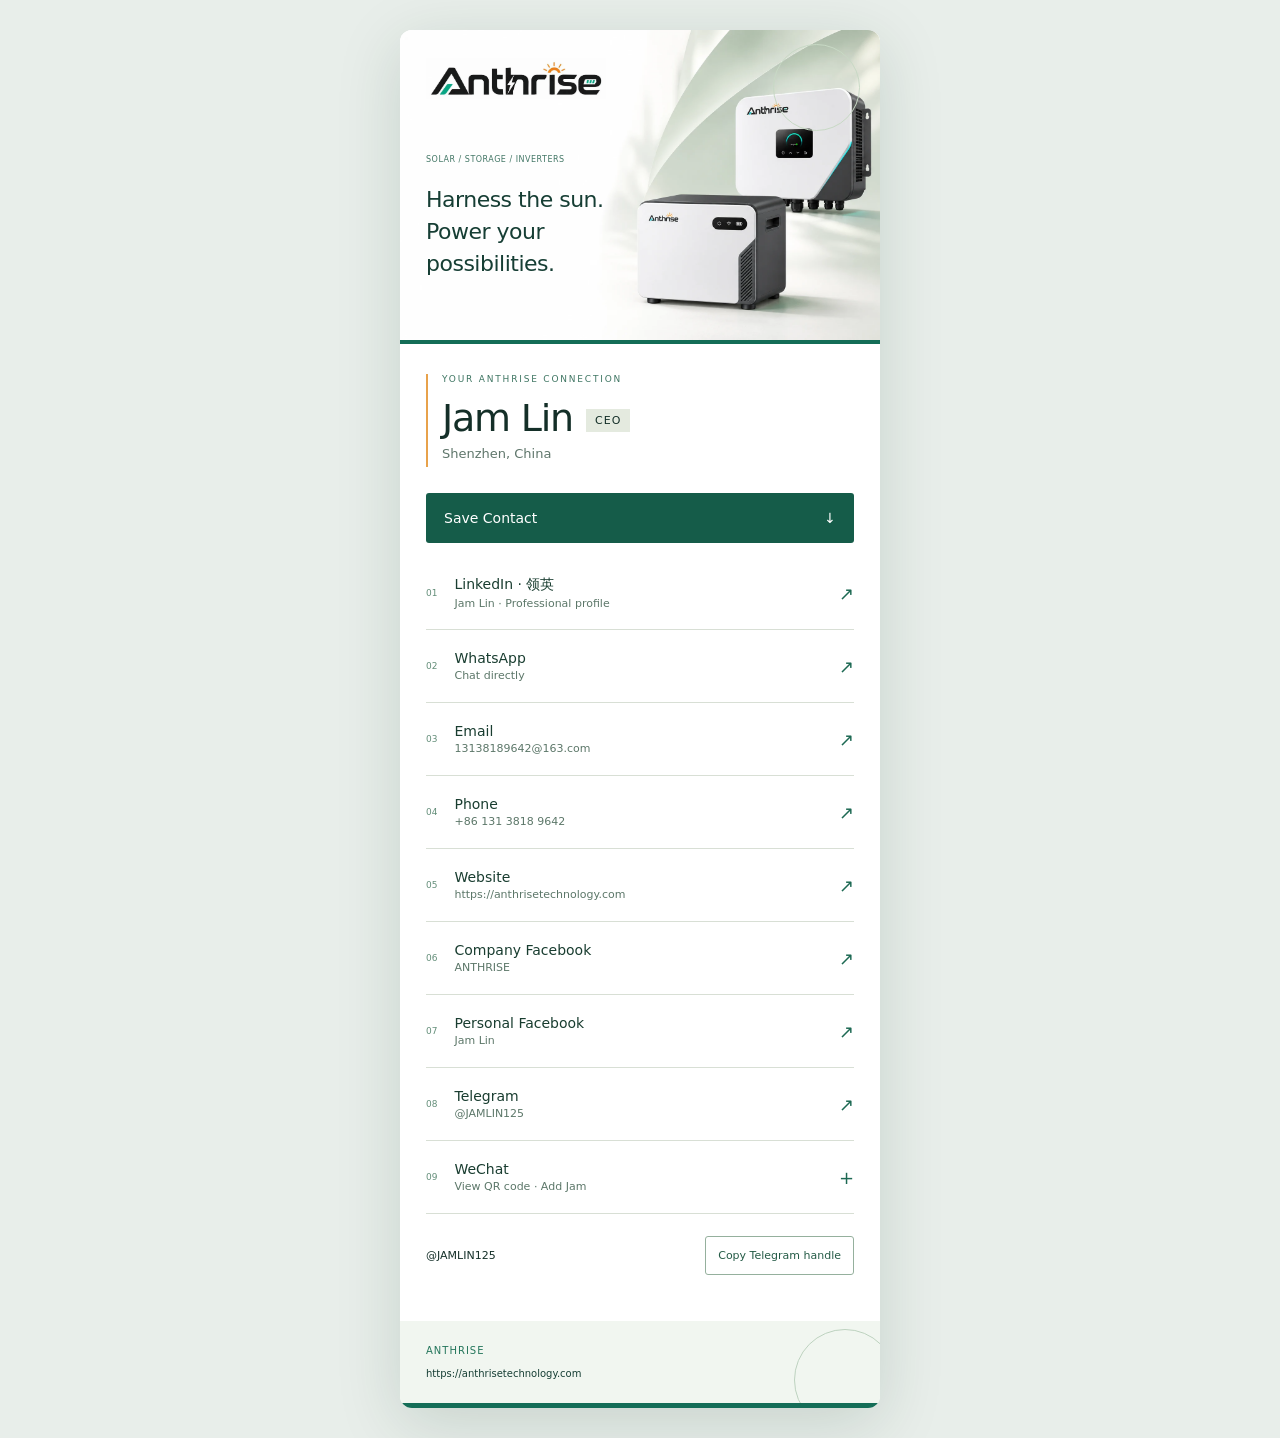
==== connect.html @ 0ecfe217 "Add fresh card URL to avoid stale in-app browser landing pages" ====
<!doctype html><html lang="en"><head><meta charset="utf-8"><meta name="viewport" content="width=device-width,initial-scale=1"><meta name="theme-color" content="#146d57"><meta name="description" content="Connect with Jam Lin, CEO of ANTHRISE in Shenzhen, China."><title>Jam Lin · CEO · ANTHRISE</title><link rel="stylesheet" href="style.css?v=2"></head><body><main><section class="hero"><a class="logo" href="https://anthrisetechnology.com" aria-label="ANTHRISE company website"><img src="logo.webp" alt="ANTHRISE"></a><div class="hero-copy"><span>SOLAR / STORAGE / INVERTERS</span><h1>Harness the sun.<br>Power your possibilities.</h1></div><small class="concept">Product composition</small></section><section class="profile"><div class="heading"><div><div class="eyebrow">YOUR ANTHRISE CONNECTION</div><h2>Jam Lin<span>CEO</span></h2><p>Shenzhen, China</p></div><span class="sun" aria-hidden="true">✳</span></div><a class="save" href="jam-lin.vcf" download>Save Contact <span>↓</span></a><nav aria-label="Connect with Jam"><a href="https://www.linkedin.com/in/%E5%86%A0%E6%97%AD-%E6%9E%97-8a9b32443/"><span class="number">01</span><span class="linktext"><b>LinkedIn · 领英</b><small>Jam Lin · Professional profile</small></span><span class="arrow" aria-hidden="true">↗</span></a><a href="https://wa.me/8613138189642"><span class="number">02</span><span class="linktext"><b>WhatsApp</b><small>Chat directly</small></span><span class="arrow" aria-hidden="true">↗</span></a><a href="mailto:13138189642@163.com"><span class="number">03</span><span class="linktext"><b>Email</b><small>13138189642@163.com</small></span><span class="arrow" aria-hidden="true">↗</span></a><a href="tel:+8613138189642"><span class="number">04</span><span class="linktext"><b>Phone</b><small>+86 131 3818 9642</small></span><span class="arrow" aria-hidden="true">↗</span></a><a href="https://anthrisetechnology.com"><span class="number">05</span><span class="linktext"><b>Website</b><small>https://anthrisetechnology.com</small></span><span class="arrow" aria-hidden="true">↗</span></a><a href="https://www.facebook.com/share/19xgM2wjvQ/?mibextid=wwXIf"><span class="number">06</span><span class="linktext"><b>Company Facebook</b><small>ANTHRISE</small></span><span class="arrow" aria-hidden="true">↗</span></a><a href="https://www.facebook.com/share/1EpAdko1EA/?mibextid=wwXIfr"><span class="number">07</span><span class="linktext"><b>Personal Facebook</b><small>Jam Lin</small></span><span class="arrow" aria-hidden="true">↗</span></a><a href="https://t.me/JAMLIN125"><span class="number">08</span><span class="linktext"><b>Telegram</b><small>@JAMLIN125</small></span><span class="arrow" aria-hidden="true">↗</span></a></nav><details class="wechat"><summary><span class="number">09</span><span class="linktext"><b>WeChat</b><small>View QR code · Add Jam</small></span><span class="arrow" aria-hidden="true">+</span></summary><div class="wechat-panel"><img src="wechat-qr.png" alt="Jam Lin WeChat friend QR code" width="280" height="280"><p>Save this QR code, then open WeChat → Scan → Photos to add me. You can also try long-pressing the code inside WeChat.</p><a href="wechat-qr.png" download="Jam-Lin-WeChat.png">Save WeChat QR code ↓</a></div></details><div class="copy-row"><span>@JAMLIN125</span><button id="copy" type="button">Copy Telegram handle</button></div><p id="status" role="status" aria-live="polite"></p></section><footer><span>ANTHRISE</span><a href="https://anthrisetechnology.com">https://anthrisetechnology.com</a></footer></main><script src="script.js"></script></body></html>
---- style.css ----
*{box-sizing:border-box}body{margin:0;background:#dce4de;font-family:"Segoe UI",system-ui,sans-serif;color:#142f28}main{max-width:480px;margin:auto;background:#f5f5ed;min-height:100vh}.hero{height:320px;position:relative;background:#081614 url(energy-scene.webp) 62% center/cover no-repeat}.logo{position:absolute;left:26px;top:25px;background:white;padding:9px 12px;display:block}.logo img{width:140px;display:block}.hero-copy{position:absolute;left:26px;bottom:32px;max-width:225px}.hero-copy span{font-size:8px;letter-spacing:1.2px;color:#9bc6b8}.hero-copy h1{font-size:24px;font-weight:300;line-height:1.4;color:#f4f6ef;letter-spacing:-.5px}.concept{position:absolute;right:10px;bottom:8px;font-size:8px;color:#b0c4b9}.profile{padding:30px 26px 8px}.heading{display:flex;justify-content:space-between;align-items:center}.eyebrow{font-size:9px;letter-spacing:1.8px;color:#3e7562}h2{font-size:38px;font-weight:400;letter-spacing:-1.2px;margin:12px 0 4px}h2 span{font-size:11px;letter-spacing:1px;background:#e4eadf;padding:5px 9px;margin-left:13px;vertical-align:middle}p{font-size:13px;color:#5f766b;margin:6px 0}.sun{font-size:44px;color:#d99038}.save{display:flex;justify-content:space-between;background:#155c49;color:#fff;text-decoration:none;padding:17px 18px;border-radius:3px;margin:26px 0 14px;font-size:14px}nav a{min-height:73px;display:flex;gap:17px;align-items:center;border-bottom:1px solid #d8dfd5;text-decoration:none;color:#193d30}.number{font-size:9px;color:#628d78}.linktext{min-width:0}.linktext b{display:block;font-size:14px;font-weight:500}.linktext small{display:block;font-size:11px;color:#5c7769;margin-top:3px;overflow-wrap:anywhere}.arrow{margin-left:auto;font-size:18px;color:#1d6953}.copy-row{display:flex;justify-content:space-between;align-items:center;margin-top:22px;gap:10px;font-size:11px}button{font:inherit;padding:12px;border:1px solid #95b09d;border-radius:3px;background:transparent;color:#245b46;cursor:pointer}#status{font-size:11px;min-height:18px;margin:8px 0 12px}footer{padding:24px 26px;background:#102b27;color:#b3cebe;display:flex;flex-direction:column;gap:12px;font-size:10px;letter-spacing:1px}footer a{color:#d8e7dc;letter-spacing:0;text-decoration:none}a:focus-visible,button:focus-visible{outline:3px solid #da9139;outline-offset:3px}a:hover{filter:brightness(.92)}@media(min-width:600px){main{margin:30px auto;border-radius:12px;overflow:hidden;box-shadow:0 15px 65px #0c382426}}@media(max-width:360px){.profile{padding:25px 20px}.hero-copy{left:20px}.copy-row{flex-wrap:wrap}}body{background:#e8eeea}main{background:#fff}.hero{height:310px;background-color:#fff;background-position:center}.logo{background:transparent;padding:0;left:26px;top:28px}.logo img{width:180px;mix-blend-mode:multiply}.hero-copy{max-width:205px;bottom:42px}.hero-copy span{color:#437766;font-size:8px;letter-spacing:.5px}.hero-copy h1{color:#163e34;font-size:22px;line-height:1.45}.concept{display:none}.profile{border-top:4px solid #146d57;background:#fff}.sun{display:none}footer{background:#f1f6f0;color:#24765b;border-bottom:5px solid #146d57}footer a{color:#163e34}nav a:hover{background:#f5f8f3}@media(max-width:400px){.hero-copy{max-width:174px}.hero-copy h1{font-size:19px}.logo img{width:160px}}footer{position:relative;overflow:hidden}footer:before{content:"";position:absolute;right:-16px;top:8px;width:100px;height:100px;border:1px solid #bdd2bf;border-radius:50%;pointer-events:none}.heading{border-left:2px solid #e8a24b;padding-left:14px}.hero:after{content:"";position:absolute;right:20px;top:14px;width:85px;height:85px;border:1px solid #c8d9c5;border-radius:50%;pointer-events:none}.wechat summary{list-style:none;cursor:pointer;display:flex;gap:17px;align-items:center;min-height:73px;border-bottom:1px solid #d8dfd5;color:#193d30}.wechat summary::-webkit-details-marker{display:none}.wechat summary:focus-visible{outline:3px solid #da9139}.wechat[open] .arrow{transform:rotate(45deg)}.wechat-panel{text-align:center;background:#f4f8f1;padding:20px 15px;margin:12px 0;border-radius:8px}.wechat-panel img{display:block;width:min(100%,280px);height:auto;margin:auto}.wechat-panel p{font-size:12px;line-height:1.7;margin:14px 0}.wechat-panel a{color:#146d57;display:inline-block;padding:12px;font-size:13px}
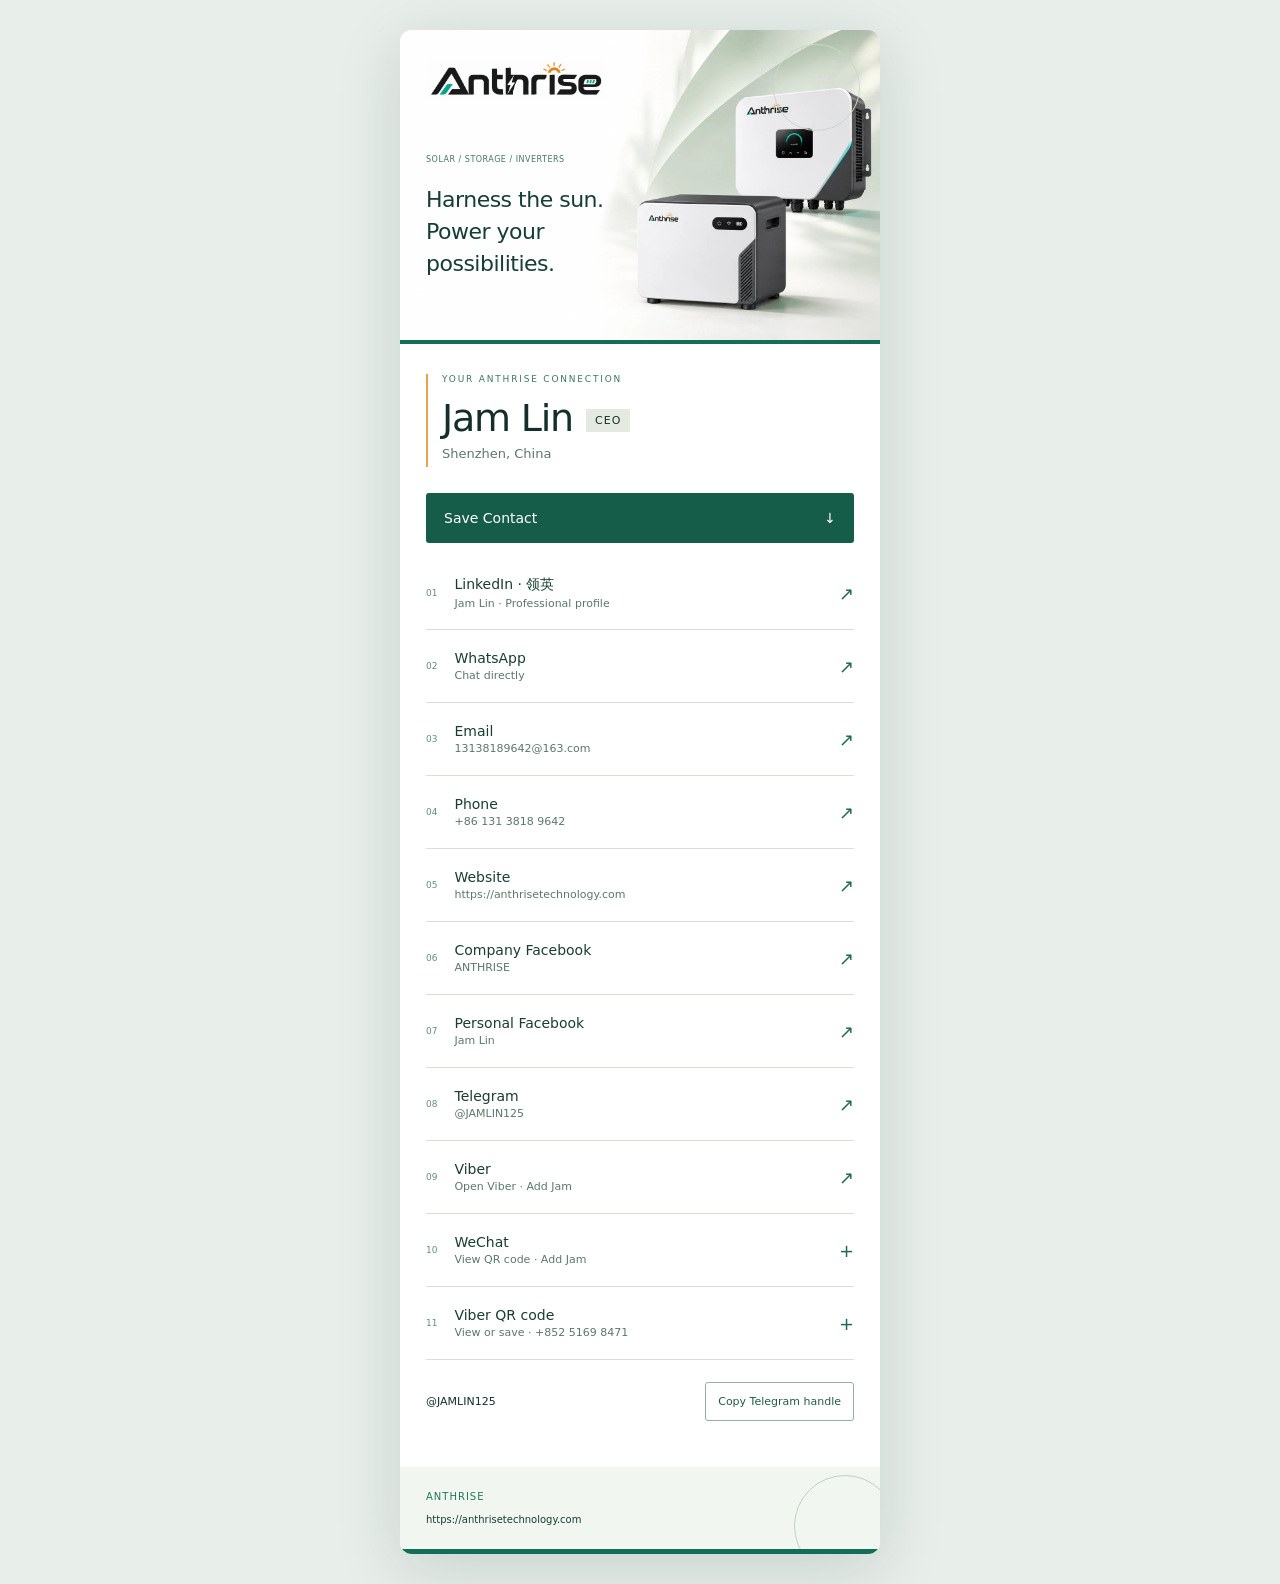
==== commit 5c7ca8e0: "Add supplied Viber account and QR fallback to digital card only" ====
--- a/connect.html
+++ b/connect.html
@@ -1 +1 @@
-<!doctype html><html lang="en"><head><meta charset="utf-8"><meta name="viewport" content="width=device-width,initial-scale=1"><meta name="theme-color" content="#146d57"><meta name="description" content="Connect with Jam Lin, CEO of ANTHRISE in Shenzhen, China."><title>Jam Lin · CEO · ANTHRISE</title><link rel="stylesheet" href="style.css?v=2"></head><body><main><section class="hero"><a class="logo" href="https://anthrisetechnology.com" aria-label="ANTHRISE company website"><img src="logo.webp" alt="ANTHRISE"></a><div class="hero-copy"><span>SOLAR / STORAGE / INVERTERS</span><h1>Harness the sun.<br>Power your possibilities.</h1></div><small class="concept">Product composition</small></section><section class="profile"><div class="heading"><div><div class="eyebrow">YOUR ANTHRISE CONNECTION</div><h2>Jam Lin<span>CEO</span></h2><p>Shenzhen, China</p></div><span class="sun" aria-hidden="true">✳</span></div><a class="save" href="jam-lin.vcf" download>Save Contact <span>↓</span></a><nav aria-label="Connect with Jam"><a href="https://www.linkedin.com/in/%E5%86%A0%E6%97%AD-%E6%9E%97-8a9b32443/"><span class="number">01</span><span class="linktext"><b>LinkedIn · 领英</b><small>Jam Lin · Professional profile</small></span><span class="arrow" aria-hidden="true">↗</span></a><a href="https://wa.me/8613138189642"><span class="number">02</span><span class="linktext"><b>WhatsApp</b><small>Chat directly</small></span><span class="arrow" aria-hidden="true">↗</span></a><a href="mailto:13138189642@163.com"><span class="number">03</span><span class="linktext"><b>Email</b><small>13138189642@163.com</small></span><span class="arrow" aria-hidden="true">↗</span></a><a href="tel:+8613138189642"><span class="number">04</span><span class="linktext"><b>Phone</b><small>+86 131 3818 9642</small></span><span class="arrow" aria-hidden="true">↗</span></a><a href="https://anthrisetechnology.com"><span class="number">05</span><span class="linktext"><b>Website</b><small>https://anthrisetechnology.com</small></span><span class="arrow" aria-hidden="true">↗</span></a><a href="https://www.facebook.com/share/19xgM2wjvQ/?mibextid=wwXIf"><span class="number">06</span><span class="linktext"><b>Company Facebook</b><small>ANTHRISE</small></span><span class="arrow" aria-hidden="true">↗</span></a><a href="https://www.facebook.com/share/1EpAdko1EA/?mibextid=wwXIfr"><span class="number">07</span><span class="linktext"><b>Personal Facebook</b><small>Jam Lin</small></span><span class="arrow" aria-hidden="true">↗</span></a><a href="https://t.me/JAMLIN125"><span class="number">08</span><span class="linktext"><b>Telegram</b><small>@JAMLIN125</small></span><span class="arrow" aria-hidden="true">↗</span></a></nav><details class="wechat"><summary><span class="number">09</span><span class="linktext"><b>WeChat</b><small>View QR code · Add Jam</small></span><span class="arrow" aria-hidden="true">+</span></summary><div class="wechat-panel"><img src="wechat-qr.png" alt="Jam Lin WeChat friend QR code" width="280" height="280"><p>Save this QR code, then open WeChat → Scan → Photos to add me. You can also try long-pressing the code inside WeChat.</p><a href="wechat-qr.png" download="Jam-Lin-WeChat.png">Save WeChat QR code ↓</a></div></details><div class="copy-row"><span>@JAMLIN125</span><button id="copy" type="button">Copy Telegram handle</button></div><p id="status" role="status" aria-live="polite"></p></section><footer><span>ANTHRISE</span><a href="https://anthrisetechnology.com">https://anthrisetechnology.com</a></footer></main><script src="script.js"></script></body></html>+<!doctype html><html lang="en"><head><meta charset="utf-8"><meta name="viewport" content="width=device-width,initial-scale=1"><meta name="theme-color" content="#146d57"><meta name="description" content="Connect with Jam Lin, CEO of ANTHRISE in Shenzhen, China."><title>Jam Lin · CEO · ANTHRISE</title><link rel="stylesheet" href="style.css?v=2"></head><body><main><section class="hero"><a class="logo" href="https://anthrisetechnology.com" aria-label="ANTHRISE company website"><img src="logo.webp" alt="ANTHRISE"></a><div class="hero-copy"><span>SOLAR / STORAGE / INVERTERS</span><h1>Harness the sun.<br>Power your possibilities.</h1></div><small class="concept">Product composition</small></section><section class="profile"><div class="heading"><div><div class="eyebrow">YOUR ANTHRISE CONNECTION</div><h2>Jam Lin<span>CEO</span></h2><p>Shenzhen, China</p></div><span class="sun" aria-hidden="true">✳</span></div><a class="save" href="jam-lin.vcf" download>Save Contact <span>↓</span></a><nav aria-label="Connect with Jam"><a href="https://www.linkedin.com/in/%E5%86%A0%E6%97%AD-%E6%9E%97-8a9b32443/"><span class="number">01</span><span class="linktext"><b>LinkedIn · 领英</b><small>Jam Lin · Professional profile</small></span><span class="arrow" aria-hidden="true">↗</span></a><a href="https://wa.me/8613138189642"><span class="number">02</span><span class="linktext"><b>WhatsApp</b><small>Chat directly</small></span><span class="arrow" aria-hidden="true">↗</span></a><a href="mailto:13138189642@163.com"><span class="number">03</span><span class="linktext"><b>Email</b><small>13138189642@163.com</small></span><span class="arrow" aria-hidden="true">↗</span></a><a href="tel:+8613138189642"><span class="number">04</span><span class="linktext"><b>Phone</b><small>+86 131 3818 9642</small></span><span class="arrow" aria-hidden="true">↗</span></a><a href="https://anthrisetechnology.com"><span class="number">05</span><span class="linktext"><b>Website</b><small>https://anthrisetechnology.com</small></span><span class="arrow" aria-hidden="true">↗</span></a><a href="https://www.facebook.com/share/19xgM2wjvQ/?mibextid=wwXIf"><span class="number">06</span><span class="linktext"><b>Company Facebook</b><small>ANTHRISE</small></span><span class="arrow" aria-hidden="true">↗</span></a><a href="https://www.facebook.com/share/1EpAdko1EA/?mibextid=wwXIfr"><span class="number">07</span><span class="linktext"><b>Personal Facebook</b><small>Jam Lin</small></span><span class="arrow" aria-hidden="true">↗</span></a><a href="https://t.me/JAMLIN125"><span class="number">08</span><span class="linktext"><b>Telegram</b><small>@JAMLIN125</small></span><span class="arrow" aria-hidden="true">↗</span></a><a href="viber://add?number=85251698471"><span class="number">09</span><span class="linktext"><b>Viber</b><small>Open Viber · Add Jam</small></span><span class="arrow" aria-hidden="true">↗</span></a></nav><details class="wechat"><summary><span class="number">10</span><span class="linktext"><b>WeChat</b><small>View QR code · Add Jam</small></span><span class="arrow" aria-hidden="true">+</span></summary><div class="wechat-panel"><img src="wechat-qr.png" alt="Jam Lin WeChat friend QR code" width="280" height="280"><p>Save this QR code, then open WeChat → Scan → Photos to add me. You can also try long-pressing the code inside WeChat.</p><a href="wechat-qr.png" download="Jam-Lin-WeChat.png">Save WeChat QR code ↓</a></div></details><details class="wechat"><summary><span class="number">11</span><span class="linktext"><b>Viber QR code</b><small>View or save · +852 5169 8471</small></span><span class="arrow" aria-hidden="true">+</span></summary><div class="wechat-panel"><img src="[data-uri]" alt="Jam Viber account QR code" width="280" height="280"><p>If Viber does not open, save this code and scan it in Viber, or add +852 5169 8471 in the app.</p><a href="[data-uri]" download="Jam-Viber.png">Save Viber QR code ↓</a></div></details><div class="copy-row"><span>@JAMLIN125</span><button id="copy" type="button">Copy Telegram handle</button></div><p id="status" role="status" aria-live="polite"></p></section><footer><span>ANTHRISE</span><a href="https://anthrisetechnology.com">https://anthrisetechnology.com</a></footer></main><script src="script.js"></script></body></html>
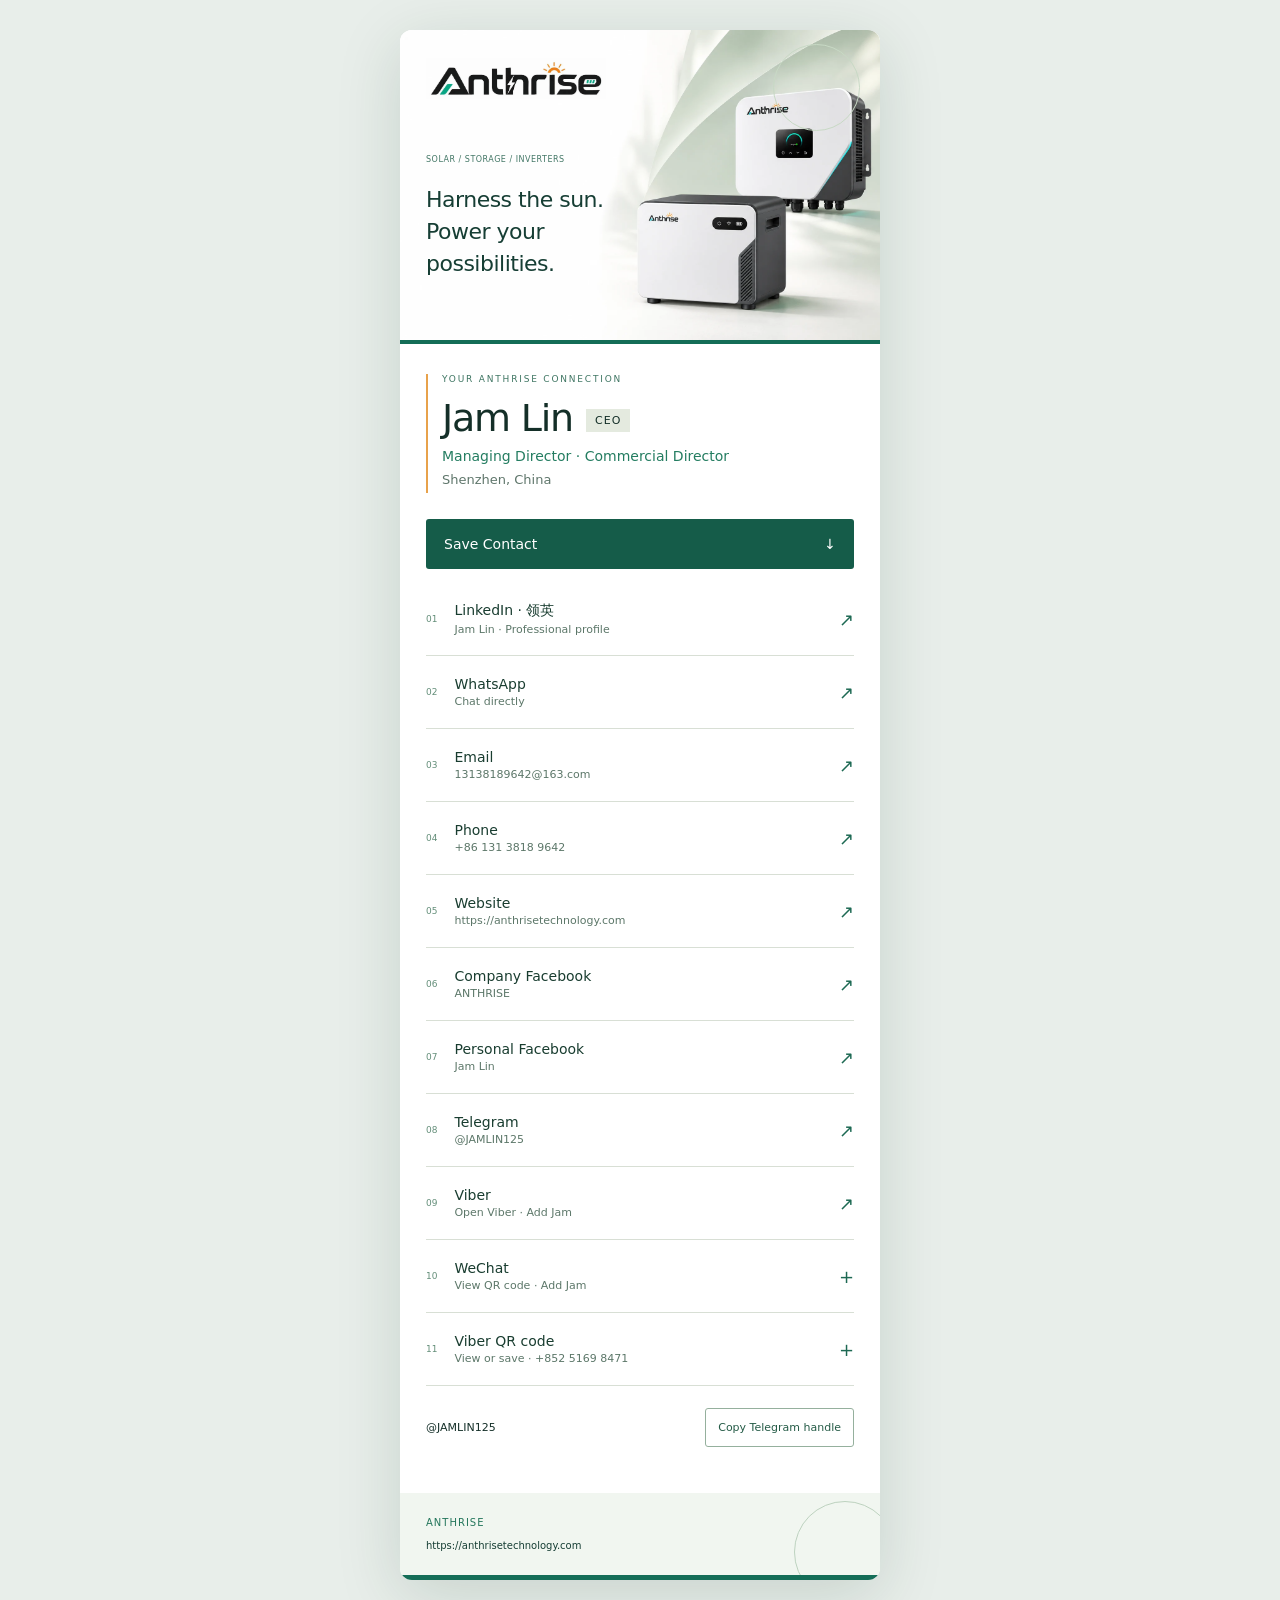
==== commit 56a2e6d6: "Add Managing Director and Commercial Director alongside CEO" ====
--- a/connect.html
+++ b/connect.html
@@ -1 +1 @@
-<!doctype html><html lang="en"><head><meta charset="utf-8"><meta name="viewport" content="width=device-width,initial-scale=1"><meta name="theme-color" content="#146d57"><meta name="description" content="Connect with Jam Lin, CEO of ANTHRISE in Shenzhen, China."><title>Jam Lin · CEO · ANTHRISE</title><link rel="stylesheet" href="style.css?v=2"></head><body><main><section class="hero"><a class="logo" href="https://anthrisetechnology.com" aria-label="ANTHRISE company website"><img src="logo.webp" alt="ANTHRISE"></a><div class="hero-copy"><span>SOLAR / STORAGE / INVERTERS</span><h1>Harness the sun.<br>Power your possibilities.</h1></div><small class="concept">Product composition</small></section><section class="profile"><div class="heading"><div><div class="eyebrow">YOUR ANTHRISE CONNECTION</div><h2>Jam Lin<span>CEO</span></h2><p>Shenzhen, China</p></div><span class="sun" aria-hidden="true">✳</span></div><a class="save" href="jam-lin.vcf" download>Save Contact <span>↓</span></a><nav aria-label="Connect with Jam"><a href="https://www.linkedin.com/in/%E5%86%A0%E6%97%AD-%E6%9E%97-8a9b32443/"><span class="number">01</span><span class="linktext"><b>LinkedIn · 领英</b><small>Jam Lin · Professional profile</small></span><span class="arrow" aria-hidden="true">↗</span></a><a href="https://wa.me/8613138189642"><span class="number">02</span><span class="linktext"><b>WhatsApp</b><small>Chat directly</small></span><span class="arrow" aria-hidden="true">↗</span></a><a href="mailto:13138189642@163.com"><span class="number">03</span><span class="linktext"><b>Email</b><small>13138189642@163.com</small></span><span class="arrow" aria-hidden="true">↗</span></a><a href="tel:+8613138189642"><span class="number">04</span><span class="linktext"><b>Phone</b><small>+86 131 3818 9642</small></span><span class="arrow" aria-hidden="true">↗</span></a><a href="https://anthrisetechnology.com"><span class="number">05</span><span class="linktext"><b>Website</b><small>https://anthrisetechnology.com</small></span><span class="arrow" aria-hidden="true">↗</span></a><a href="https://www.facebook.com/share/19xgM2wjvQ/?mibextid=wwXIf"><span class="number">06</span><span class="linktext"><b>Company Facebook</b><small>ANTHRISE</small></span><span class="arrow" aria-hidden="true">↗</span></a><a href="https://www.facebook.com/share/1EpAdko1EA/?mibextid=wwXIfr"><span class="number">07</span><span class="linktext"><b>Personal Facebook</b><small>Jam Lin</small></span><span class="arrow" aria-hidden="true">↗</span></a><a href="https://t.me/JAMLIN125"><span class="number">08</span><span class="linktext"><b>Telegram</b><small>@JAMLIN125</small></span><span class="arrow" aria-hidden="true">↗</span></a><a href="viber://add?number=85251698471"><span class="number">09</span><span class="linktext"><b>Viber</b><small>Open Viber · Add Jam</small></span><span class="arrow" aria-hidden="true">↗</span></a></nav><details class="wechat"><summary><span class="number">10</span><span class="linktext"><b>WeChat</b><small>View QR code · Add Jam</small></span><span class="arrow" aria-hidden="true">+</span></summary><div class="wechat-panel"><img src="wechat-qr.png" alt="Jam Lin WeChat friend QR code" width="280" height="280"><p>Save this QR code, then open WeChat → Scan → Photos to add me. You can also try long-pressing the code inside WeChat.</p><a href="wechat-qr.png" download="Jam-Lin-WeChat.png">Save WeChat QR code ↓</a></div></details><details class="wechat"><summary><span class="number">11</span><span class="linktext"><b>Viber QR code</b><small>View or save · +852 5169 8471</small></span><span class="arrow" aria-hidden="true">+</span></summary><div class="wechat-panel"><img src="[data-uri]" alt="Jam Viber account QR code" width="280" height="280"><p>If Viber does not open, save this code and scan it in Viber, or add +852 5169 8471 in the app.</p><a href="[data-uri]" download="Jam-Viber.png">Save Viber QR code ↓</a></div></details><div class="copy-row"><span>@JAMLIN125</span><button id="copy" type="button">Copy Telegram handle</button></div><p id="status" role="status" aria-live="polite"></p></section><footer><span>ANTHRISE</span><a href="https://anthrisetechnology.com">https://anthrisetechnology.com</a></footer></main><script src="script.js"></script></body></html>+<!doctype html><html lang="en"><head><meta charset="utf-8"><meta name="viewport" content="width=device-width,initial-scale=1"><meta name="theme-color" content="#146d57"><meta name="description" content="Connect with Jam Lin, CEO of ANTHRISE in Shenzhen, China."><title>Jam Lin · CEO · ANTHRISE</title><link rel="stylesheet" href="style.css?v=2"></head><body><main><section class="hero"><a class="logo" href="https://anthrisetechnology.com" aria-label="ANTHRISE company website"><img src="logo.webp" alt="ANTHRISE"></a><div class="hero-copy"><span>SOLAR / STORAGE / INVERTERS</span><h1>Harness the sun.<br>Power your possibilities.</h1></div><small class="concept">Product composition</small></section><section class="profile"><div class="heading"><div><div class="eyebrow">YOUR ANTHRISE CONNECTION</div><h2>Jam Lin<span>CEO</span></h2><p style="color:#247d61;margin:8px 0;font-size:14px">Managing Director · Commercial Director</p><p>Shenzhen, China</p></div><span class="sun" aria-hidden="true">✳</span></div><a class="save" href="jam-lin.vcf" download>Save Contact <span>↓</span></a><nav aria-label="Connect with Jam"><a href="https://www.linkedin.com/in/%E5%86%A0%E6%97%AD-%E6%9E%97-8a9b32443/"><span class="number">01</span><span class="linktext"><b>LinkedIn · 领英</b><small>Jam Lin · Professional profile</small></span><span class="arrow" aria-hidden="true">↗</span></a><a href="https://wa.me/8613138189642"><span class="number">02</span><span class="linktext"><b>WhatsApp</b><small>Chat directly</small></span><span class="arrow" aria-hidden="true">↗</span></a><a href="mailto:13138189642@163.com"><span class="number">03</span><span class="linktext"><b>Email</b><small>13138189642@163.com</small></span><span class="arrow" aria-hidden="true">↗</span></a><a href="tel:+8613138189642"><span class="number">04</span><span class="linktext"><b>Phone</b><small>+86 131 3818 9642</small></span><span class="arrow" aria-hidden="true">↗</span></a><a href="https://anthrisetechnology.com"><span class="number">05</span><span class="linktext"><b>Website</b><small>https://anthrisetechnology.com</small></span><span class="arrow" aria-hidden="true">↗</span></a><a href="https://www.facebook.com/share/19xgM2wjvQ/?mibextid=wwXIf"><span class="number">06</span><span class="linktext"><b>Company Facebook</b><small>ANTHRISE</small></span><span class="arrow" aria-hidden="true">↗</span></a><a href="https://www.facebook.com/share/1EpAdko1EA/?mibextid=wwXIfr"><span class="number">07</span><span class="linktext"><b>Personal Facebook</b><small>Jam Lin</small></span><span class="arrow" aria-hidden="true">↗</span></a><a href="https://t.me/JAMLIN125"><span class="number">08</span><span class="linktext"><b>Telegram</b><small>@JAMLIN125</small></span><span class="arrow" aria-hidden="true">↗</span></a><a href="viber://add?number=85251698471"><span class="number">09</span><span class="linktext"><b>Viber</b><small>Open Viber · Add Jam</small></span><span class="arrow" aria-hidden="true">↗</span></a></nav><details class="wechat"><summary><span class="number">10</span><span class="linktext"><b>WeChat</b><small>View QR code · Add Jam</small></span><span class="arrow" aria-hidden="true">+</span></summary><div class="wechat-panel"><img src="wechat-qr.png" alt="Jam Lin WeChat friend QR code" width="280" height="280"><p>Save this QR code, then open WeChat → Scan → Photos to add me. You can also try long-pressing the code inside WeChat.</p><a href="wechat-qr.png" download="Jam-Lin-WeChat.png">Save WeChat QR code ↓</a></div></details><details class="wechat"><summary><span class="number">11</span><span class="linktext"><b>Viber QR code</b><small>View or save · +852 5169 8471</small></span><span class="arrow" aria-hidden="true">+</span></summary><div class="wechat-panel"><img src="[data-uri]" alt="Jam Viber account QR code" width="280" height="280"><p>If Viber does not open, save this code and scan it in Viber, or add +852 5169 8471 in the app.</p><a href="[data-uri]" download="Jam-Viber.png">Save Viber QR code ↓</a></div></details><div class="copy-row"><span>@JAMLIN125</span><button id="copy" type="button">Copy Telegram handle</button></div><p id="status" role="status" aria-live="polite"></p></section><footer><span>ANTHRISE</span><a href="https://anthrisetechnology.com">https://anthrisetechnology.com</a></footer></main><script src="script.js"></script></body></html>
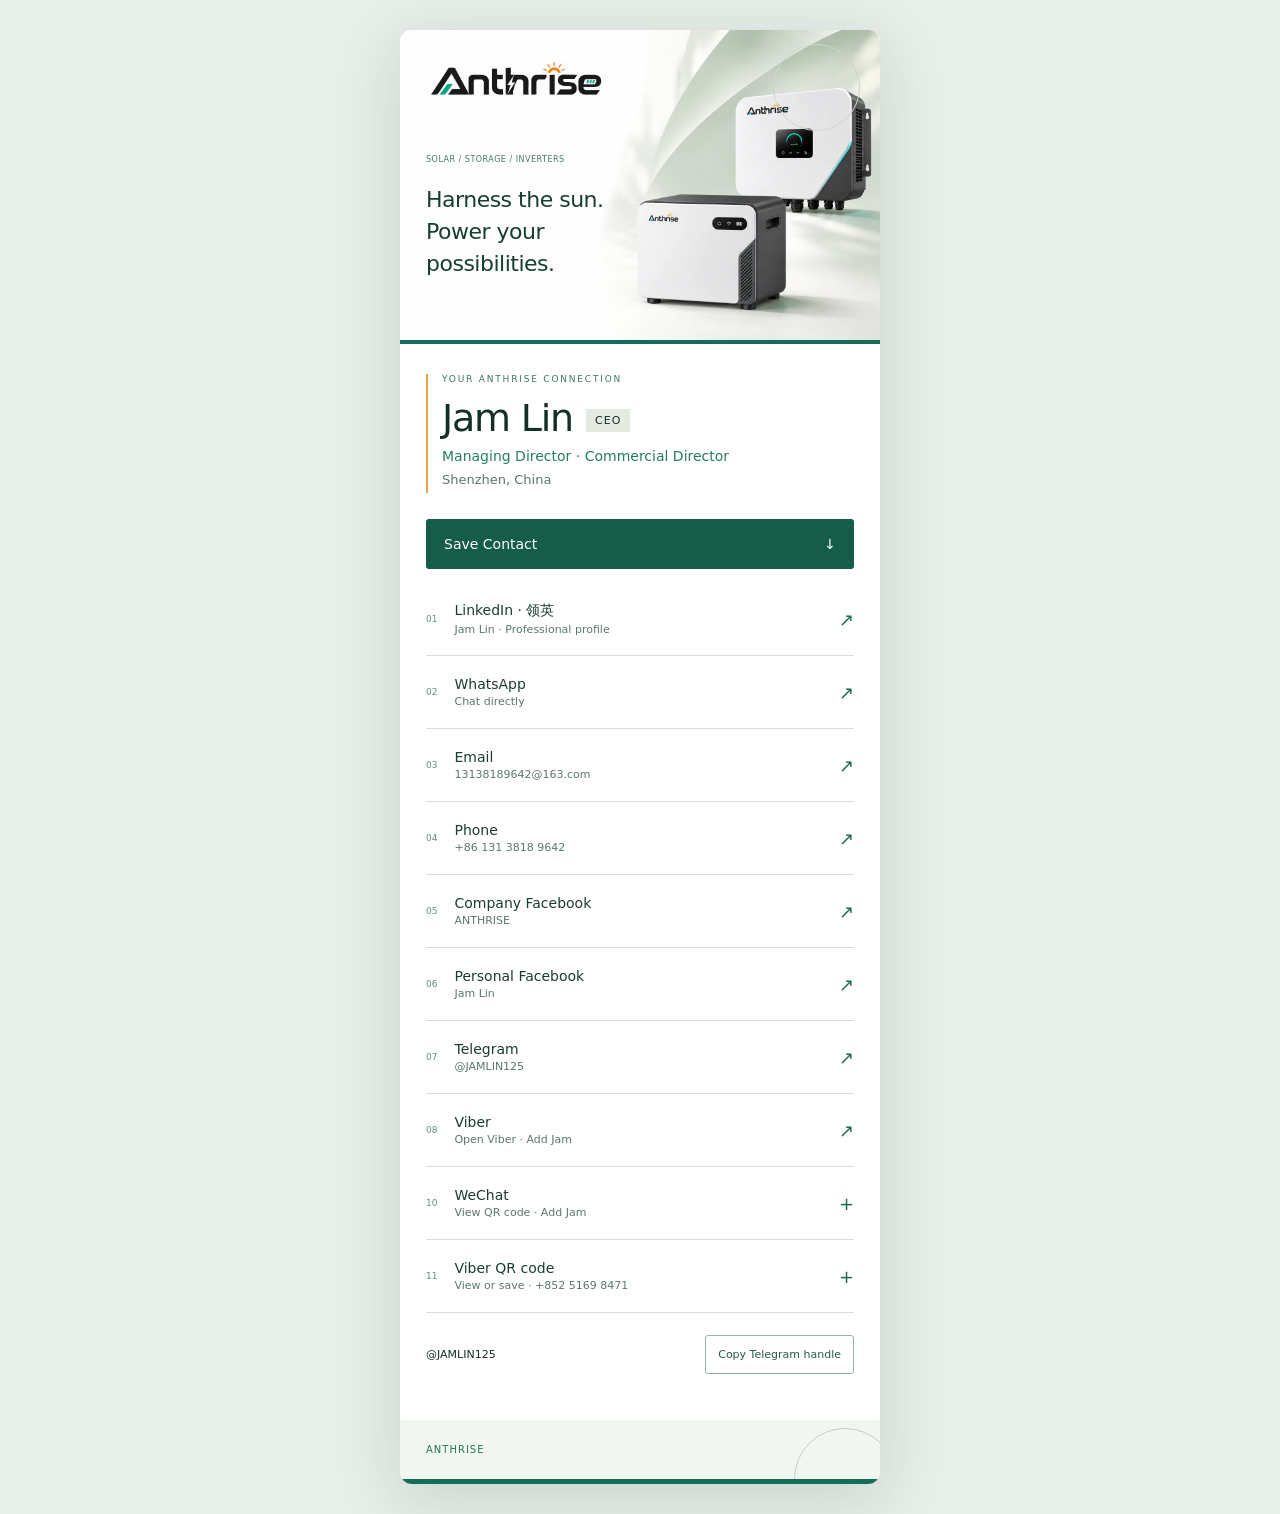
==== commit f1dbde6e: "Temporarily remove unfinished company website from business card" ====
--- a/connect.html
+++ b/connect.html
@@ -1 +1 @@
-<!doctype html><html lang="en"><head><meta charset="utf-8"><meta name="viewport" content="width=device-width,initial-scale=1"><meta name="theme-color" content="#146d57"><meta name="description" content="Connect with Jam Lin, CEO of ANTHRISE in Shenzhen, China."><title>Jam Lin · CEO · ANTHRISE</title><link rel="stylesheet" href="style.css?v=2"></head><body><main><section class="hero"><a class="logo" href="https://anthrisetechnology.com" aria-label="ANTHRISE company website"><img src="logo.webp" alt="ANTHRISE"></a><div class="hero-copy"><span>SOLAR / STORAGE / INVERTERS</span><h1>Harness the sun.<br>Power your possibilities.</h1></div><small class="concept">Product composition</small></section><section class="profile"><div class="heading"><div><div class="eyebrow">YOUR ANTHRISE CONNECTION</div><h2>Jam Lin<span>CEO</span></h2><p style="color:#247d61;margin:8px 0;font-size:14px">Managing Director · Commercial Director</p><p>Shenzhen, China</p></div><span class="sun" aria-hidden="true">✳</span></div><a class="save" href="jam-lin.vcf" download>Save Contact <span>↓</span></a><nav aria-label="Connect with Jam"><a href="https://www.linkedin.com/in/%E5%86%A0%E6%97%AD-%E6%9E%97-8a9b32443/"><span class="number">01</span><span class="linktext"><b>LinkedIn · 领英</b><small>Jam Lin · Professional profile</small></span><span class="arrow" aria-hidden="true">↗</span></a><a href="https://wa.me/8613138189642"><span class="number">02</span><span class="linktext"><b>WhatsApp</b><small>Chat directly</small></span><span class="arrow" aria-hidden="true">↗</span></a><a href="mailto:13138189642@163.com"><span class="number">03</span><span class="linktext"><b>Email</b><small>13138189642@163.com</small></span><span class="arrow" aria-hidden="true">↗</span></a><a href="tel:+8613138189642"><span class="number">04</span><span class="linktext"><b>Phone</b><small>+86 131 3818 9642</small></span><span class="arrow" aria-hidden="true">↗</span></a><a href="https://anthrisetechnology.com"><span class="number">05</span><span class="linktext"><b>Website</b><small>https://anthrisetechnology.com</small></span><span class="arrow" aria-hidden="true">↗</span></a><a href="https://www.facebook.com/share/19xgM2wjvQ/?mibextid=wwXIf"><span class="number">06</span><span class="linktext"><b>Company Facebook</b><small>ANTHRISE</small></span><span class="arrow" aria-hidden="true">↗</span></a><a href="https://www.facebook.com/share/1EpAdko1EA/?mibextid=wwXIfr"><span class="number">07</span><span class="linktext"><b>Personal Facebook</b><small>Jam Lin</small></span><span class="arrow" aria-hidden="true">↗</span></a><a href="https://t.me/JAMLIN125"><span class="number">08</span><span class="linktext"><b>Telegram</b><small>@JAMLIN125</small></span><span class="arrow" aria-hidden="true">↗</span></a><a href="viber://add?number=85251698471"><span class="number">09</span><span class="linktext"><b>Viber</b><small>Open Viber · Add Jam</small></span><span class="arrow" aria-hidden="true">↗</span></a></nav><details class="wechat"><summary><span class="number">10</span><span class="linktext"><b>WeChat</b><small>View QR code · Add Jam</small></span><span class="arrow" aria-hidden="true">+</span></summary><div class="wechat-panel"><img src="wechat-qr.png" alt="Jam Lin WeChat friend QR code" width="280" height="280"><p>Save this QR code, then open WeChat → Scan → Photos to add me. You can also try long-pressing the code inside WeChat.</p><a href="wechat-qr.png" download="Jam-Lin-WeChat.png">Save WeChat QR code ↓</a></div></details><details class="wechat"><summary><span class="number">11</span><span class="linktext"><b>Viber QR code</b><small>View or save · +852 5169 8471</small></span><span class="arrow" aria-hidden="true">+</span></summary><div class="wechat-panel"><img src="[data-uri]" alt="Jam Viber account QR code" width="280" height="280"><p>If Viber does not open, save this code and scan it in Viber, or add +852 5169 8471 in the app.</p><a href="[data-uri]" download="Jam-Viber.png">Save Viber QR code ↓</a></div></details><div class="copy-row"><span>@JAMLIN125</span><button id="copy" type="button">Copy Telegram handle</button></div><p id="status" role="status" aria-live="polite"></p></section><footer><span>ANTHRISE</span><a href="https://anthrisetechnology.com">https://anthrisetechnology.com</a></footer></main><script src="script.js"></script></body></html>+<!doctype html><html lang="en"><head><meta charset="utf-8"><meta name="viewport" content="width=device-width,initial-scale=1"><meta name="theme-color" content="#146d57"><meta name="description" content="Connect with Jam Lin, CEO of ANTHRISE in Shenzhen, China."><title>Jam Lin · CEO · ANTHRISE</title><link rel="stylesheet" href="style.css?v=2"></head><body><main><section class="hero"><div class="logo"><img src="logo.webp" alt="ANTHRISE"></div><div class="hero-copy"><span>SOLAR / STORAGE / INVERTERS</span><h1>Harness the sun.<br>Power your possibilities.</h1></div><small class="concept">Product composition</small></section><section class="profile"><div class="heading"><div><div class="eyebrow">YOUR ANTHRISE CONNECTION</div><h2>Jam Lin<span>CEO</span></h2><p style="color:#247d61;margin:8px 0;font-size:14px">Managing Director · Commercial Director</p><p>Shenzhen, China</p></div><span class="sun" aria-hidden="true">✳</span></div><a class="save" href="jam-lin.vcf" download>Save Contact <span>↓</span></a><nav aria-label="Connect with Jam"><a href="https://www.linkedin.com/in/%E5%86%A0%E6%97%AD-%E6%9E%97-8a9b32443/"><span class="number">01</span><span class="linktext"><b>LinkedIn · 领英</b><small>Jam Lin · Professional profile</small></span><span class="arrow" aria-hidden="true">↗</span></a><a href="https://wa.me/8613138189642"><span class="number">02</span><span class="linktext"><b>WhatsApp</b><small>Chat directly</small></span><span class="arrow" aria-hidden="true">↗</span></a><a href="mailto:13138189642@163.com"><span class="number">03</span><span class="linktext"><b>Email</b><small>13138189642@163.com</small></span><span class="arrow" aria-hidden="true">↗</span></a><a href="tel:+8613138189642"><span class="number">04</span><span class="linktext"><b>Phone</b><small>+86 131 3818 9642</small></span><span class="arrow" aria-hidden="true">↗</span></a><a href="https://www.facebook.com/share/19xgM2wjvQ/?mibextid=wwXIf"><span class="number">05</span><span class="linktext"><b>Company Facebook</b><small>ANTHRISE</small></span><span class="arrow" aria-hidden="true">↗</span></a><a href="https://www.facebook.com/share/1EpAdko1EA/?mibextid=wwXIfr"><span class="number">06</span><span class="linktext"><b>Personal Facebook</b><small>Jam Lin</small></span><span class="arrow" aria-hidden="true">↗</span></a><a href="https://t.me/JAMLIN125"><span class="number">07</span><span class="linktext"><b>Telegram</b><small>@JAMLIN125</small></span><span class="arrow" aria-hidden="true">↗</span></a><a href="viber://add?number=85251698471"><span class="number">08</span><span class="linktext"><b>Viber</b><small>Open Viber · Add Jam</small></span><span class="arrow" aria-hidden="true">↗</span></a></nav><details class="wechat"><summary><span class="number">10</span><span class="linktext"><b>WeChat</b><small>View QR code · Add Jam</small></span><span class="arrow" aria-hidden="true">+</span></summary><div class="wechat-panel"><img src="wechat-qr.png" alt="Jam Lin WeChat friend QR code" width="280" height="280"><p>Save this QR code, then open WeChat → Scan → Photos to add me. You can also try long-pressing the code inside WeChat.</p><a href="wechat-qr.png" download="Jam-Lin-WeChat.png">Save WeChat QR code ↓</a></div></details><details class="wechat"><summary><span class="number">11</span><span class="linktext"><b>Viber QR code</b><small>View or save · +852 5169 8471</small></span><span class="arrow" aria-hidden="true">+</span></summary><div class="wechat-panel"><img src="[data-uri]" alt="Jam Viber account QR code" width="280" height="280"><p>If Viber does not open, save this code and scan it in Viber, or add +852 5169 8471 in the app.</p><a href="[data-uri]" download="Jam-Viber.png">Save Viber QR code ↓</a></div></details><div class="copy-row"><span>@JAMLIN125</span><button id="copy" type="button">Copy Telegram handle</button></div><p id="status" role="status" aria-live="polite"></p></section><footer><span>ANTHRISE</span></footer></main><script src="script.js"></script></body></html>
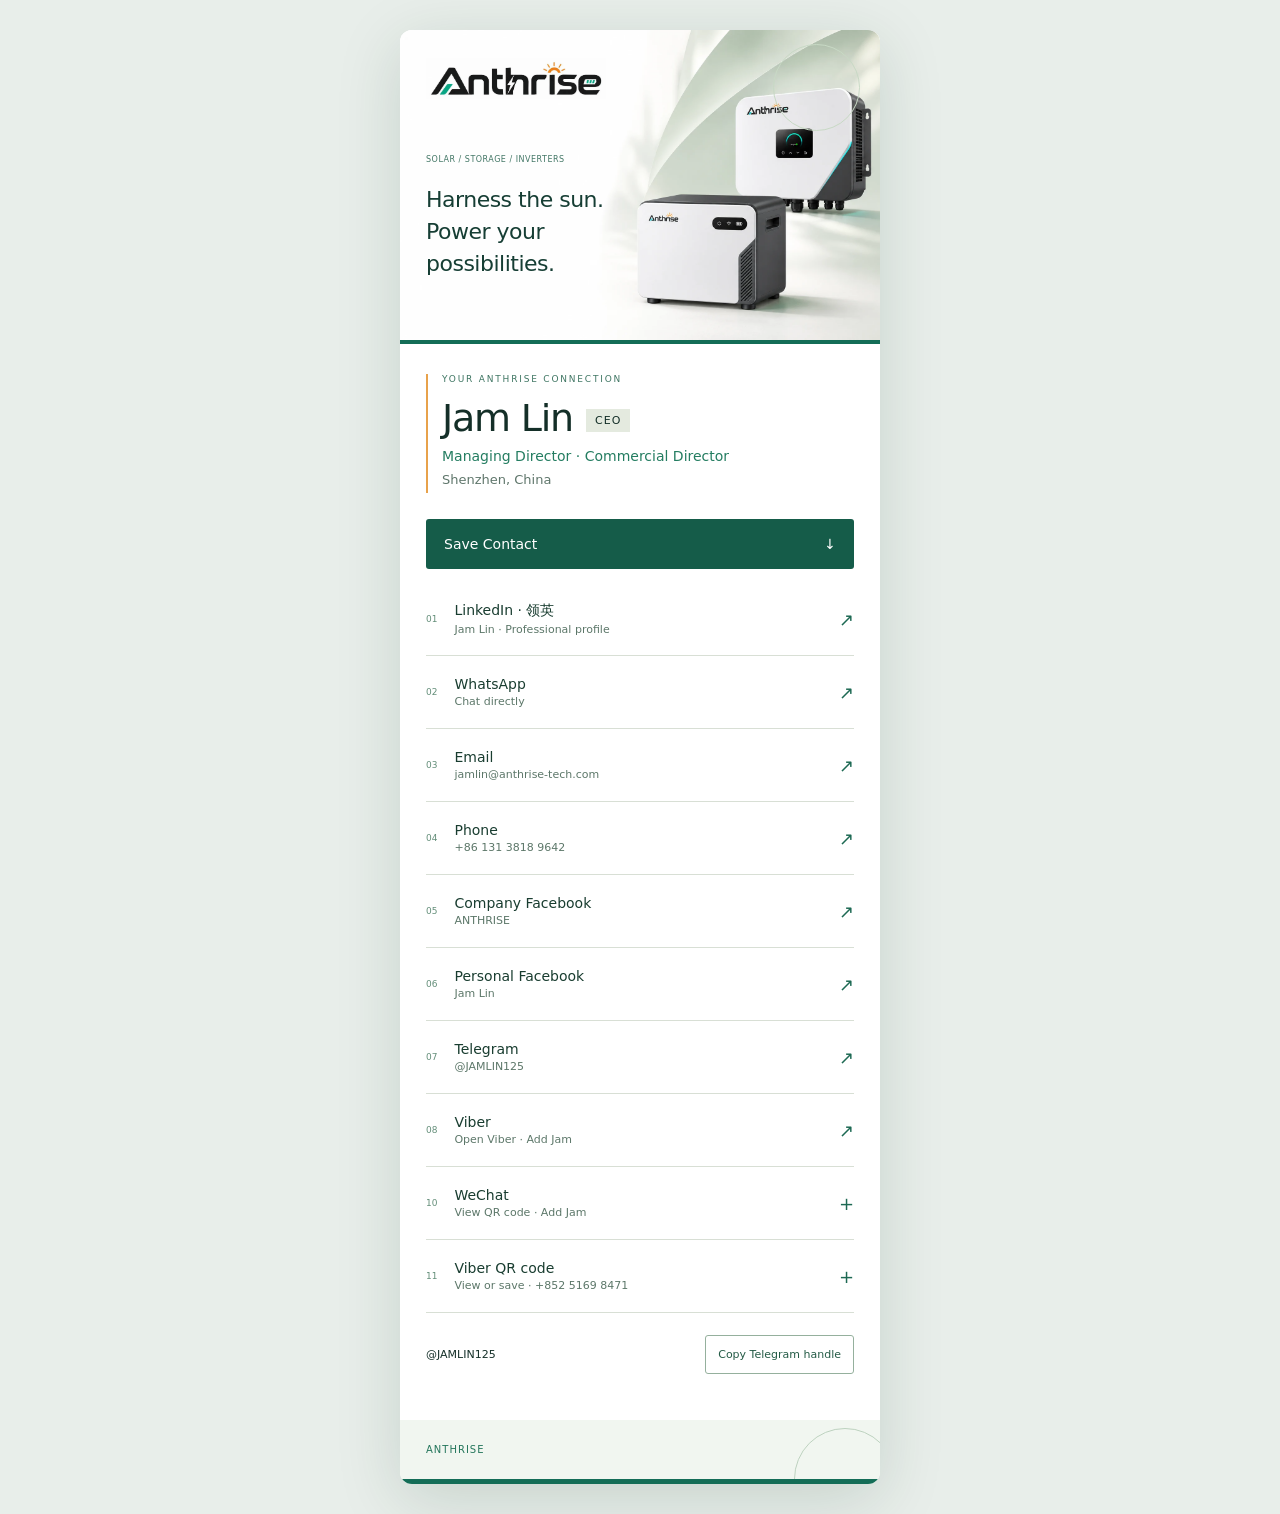
==== commit d538b84e: "Update official ANTHRISE website and Jam Lin business email" ====
--- a/connect.html
+++ b/connect.html
@@ -1 +1 @@
-<!doctype html><html lang="en"><head><meta charset="utf-8"><meta name="viewport" content="width=device-width,initial-scale=1"><meta name="theme-color" content="#146d57"><meta name="description" content="Connect with Jam Lin, CEO of ANTHRISE in Shenzhen, China."><title>Jam Lin · CEO · ANTHRISE</title><link rel="stylesheet" href="style.css?v=2"></head><body><main><section class="hero"><div class="logo"><img src="logo.webp" alt="ANTHRISE"></div><div class="hero-copy"><span>SOLAR / STORAGE / INVERTERS</span><h1>Harness the sun.<br>Power your possibilities.</h1></div><small class="concept">Product composition</small></section><section class="profile"><div class="heading"><div><div class="eyebrow">YOUR ANTHRISE CONNECTION</div><h2>Jam Lin<span>CEO</span></h2><p style="color:#247d61;margin:8px 0;font-size:14px">Managing Director · Commercial Director</p><p>Shenzhen, China</p></div><span class="sun" aria-hidden="true">✳</span></div><a class="save" href="jam-lin.vcf" download>Save Contact <span>↓</span></a><nav aria-label="Connect with Jam"><a href="https://www.linkedin.com/in/%E5%86%A0%E6%97%AD-%E6%9E%97-8a9b32443/"><span class="number">01</span><span class="linktext"><b>LinkedIn · 领英</b><small>Jam Lin · Professional profile</small></span><span class="arrow" aria-hidden="true">↗</span></a><a href="https://wa.me/8613138189642"><span class="number">02</span><span class="linktext"><b>WhatsApp</b><small>Chat directly</small></span><span class="arrow" aria-hidden="true">↗</span></a><a href="mailto:13138189642@163.com"><span class="number">03</span><span class="linktext"><b>Email</b><small>13138189642@163.com</small></span><span class="arrow" aria-hidden="true">↗</span></a><a href="tel:+8613138189642"><span class="number">04</span><span class="linktext"><b>Phone</b><small>+86 131 3818 9642</small></span><span class="arrow" aria-hidden="true">↗</span></a><a href="https://www.facebook.com/share/19xgM2wjvQ/?mibextid=wwXIf"><span class="number">05</span><span class="linktext"><b>Company Facebook</b><small>ANTHRISE</small></span><span class="arrow" aria-hidden="true">↗</span></a><a href="https://www.facebook.com/share/1EpAdko1EA/?mibextid=wwXIfr"><span class="number">06</span><span class="linktext"><b>Personal Facebook</b><small>Jam Lin</small></span><span class="arrow" aria-hidden="true">↗</span></a><a href="https://t.me/JAMLIN125"><span class="number">07</span><span class="linktext"><b>Telegram</b><small>@JAMLIN125</small></span><span class="arrow" aria-hidden="true">↗</span></a><a href="viber://add?number=85251698471"><span class="number">08</span><span class="linktext"><b>Viber</b><small>Open Viber · Add Jam</small></span><span class="arrow" aria-hidden="true">↗</span></a></nav><details class="wechat"><summary><span class="number">10</span><span class="linktext"><b>WeChat</b><small>View QR code · Add Jam</small></span><span class="arrow" aria-hidden="true">+</span></summary><div class="wechat-panel"><img src="wechat-qr.png" alt="Jam Lin WeChat friend QR code" width="280" height="280"><p>Save this QR code, then open WeChat → Scan → Photos to add me. You can also try long-pressing the code inside WeChat.</p><a href="wechat-qr.png" download="Jam-Lin-WeChat.png">Save WeChat QR code ↓</a></div></details><details class="wechat"><summary><span class="number">11</span><span class="linktext"><b>Viber QR code</b><small>View or save · +852 5169 8471</small></span><span class="arrow" aria-hidden="true">+</span></summary><div class="wechat-panel"><img src="[data-uri]" alt="Jam Viber account QR code" width="280" height="280"><p>If Viber does not open, save this code and scan it in Viber, or add +852 5169 8471 in the app.</p><a href="[data-uri]" download="Jam-Viber.png">Save Viber QR code ↓</a></div></details><div class="copy-row"><span>@JAMLIN125</span><button id="copy" type="button">Copy Telegram handle</button></div><p id="status" role="status" aria-live="polite"></p></section><footer><span>ANTHRISE</span></footer></main><script src="script.js"></script></body></html>+<!doctype html><html lang="en"><head><meta charset="utf-8"><meta name="viewport" content="width=device-width,initial-scale=1"><meta name="theme-color" content="#146d57"><meta name="description" content="Connect with Jam Lin, CEO of ANTHRISE in Shenzhen, China."><title>Jam Lin · CEO · ANTHRISE</title><link rel="stylesheet" href="style.css?v=2"></head><body><main><section class="hero"><div class="logo"><img src="logo.webp" alt="ANTHRISE"></div><div class="hero-copy"><span>SOLAR / STORAGE / INVERTERS</span><h1>Harness the sun.<br>Power your possibilities.</h1></div><small class="concept">Product composition</small></section><section class="profile"><div class="heading"><div><div class="eyebrow">YOUR ANTHRISE CONNECTION</div><h2>Jam Lin<span>CEO</span></h2><p style="color:#247d61;margin:8px 0;font-size:14px">Managing Director · Commercial Director</p><p>Shenzhen, China</p></div><span class="sun" aria-hidden="true">✳</span></div><a class="save" href="jam-lin.vcf" download>Save Contact <span>↓</span></a><nav aria-label="Connect with Jam"><a href="https://www.linkedin.com/in/%E5%86%A0%E6%97%AD-%E6%9E%97-8a9b32443/"><span class="number">01</span><span class="linktext"><b>LinkedIn · 领英</b><small>Jam Lin · Professional profile</small></span><span class="arrow" aria-hidden="true">↗</span></a><a href="https://wa.me/8613138189642"><span class="number">02</span><span class="linktext"><b>WhatsApp</b><small>Chat directly</small></span><span class="arrow" aria-hidden="true">↗</span></a><a href="mailto:jamlin@anthrise-tech.com"><span class="number">03</span><span class="linktext"><b>Email</b><small>jamlin@anthrise-tech.com</small></span><span class="arrow" aria-hidden="true">↗</span></a><a href="tel:+8613138189642"><span class="number">04</span><span class="linktext"><b>Phone</b><small>+86 131 3818 9642</small></span><span class="arrow" aria-hidden="true">↗</span></a><a href="https://www.facebook.com/share/19xgM2wjvQ/?mibextid=wwXIf"><span class="number">05</span><span class="linktext"><b>Company Facebook</b><small>ANTHRISE</small></span><span class="arrow" aria-hidden="true">↗</span></a><a href="https://www.facebook.com/share/1EpAdko1EA/?mibextid=wwXIfr"><span class="number">06</span><span class="linktext"><b>Personal Facebook</b><small>Jam Lin</small></span><span class="arrow" aria-hidden="true">↗</span></a><a href="https://t.me/JAMLIN125"><span class="number">07</span><span class="linktext"><b>Telegram</b><small>@JAMLIN125</small></span><span class="arrow" aria-hidden="true">↗</span></a><a href="viber://add?number=85251698471"><span class="number">08</span><span class="linktext"><b>Viber</b><small>Open Viber · Add Jam</small></span><span class="arrow" aria-hidden="true">↗</span></a></nav><details class="wechat"><summary><span class="number">10</span><span class="linktext"><b>WeChat</b><small>View QR code · Add Jam</small></span><span class="arrow" aria-hidden="true">+</span></summary><div class="wechat-panel"><img src="wechat-qr.png" alt="Jam Lin WeChat friend QR code" width="280" height="280"><p>Save this QR code, then open WeChat → Scan → Photos to add me. You can also try long-pressing the code inside WeChat.</p><a href="wechat-qr.png" download="Jam-Lin-WeChat.png">Save WeChat QR code ↓</a></div></details><details class="wechat"><summary><span class="number">11</span><span class="linktext"><b>Viber QR code</b><small>View or save · +852 5169 8471</small></span><span class="arrow" aria-hidden="true">+</span></summary><div class="wechat-panel"><img src="[data-uri]" alt="Jam Viber account QR code" width="280" height="280"><p>If Viber does not open, save this code and scan it in Viber, or add +852 5169 8471 in the app.</p><a href="[data-uri]" download="Jam-Viber.png">Save Viber QR code ↓</a></div></details><div class="copy-row"><span>@JAMLIN125</span><button id="copy" type="button">Copy Telegram handle</button></div><p id="status" role="status" aria-live="polite"></p></section><footer><span>ANTHRISE</span></footer></main><script src="script.js"></script></body></html>
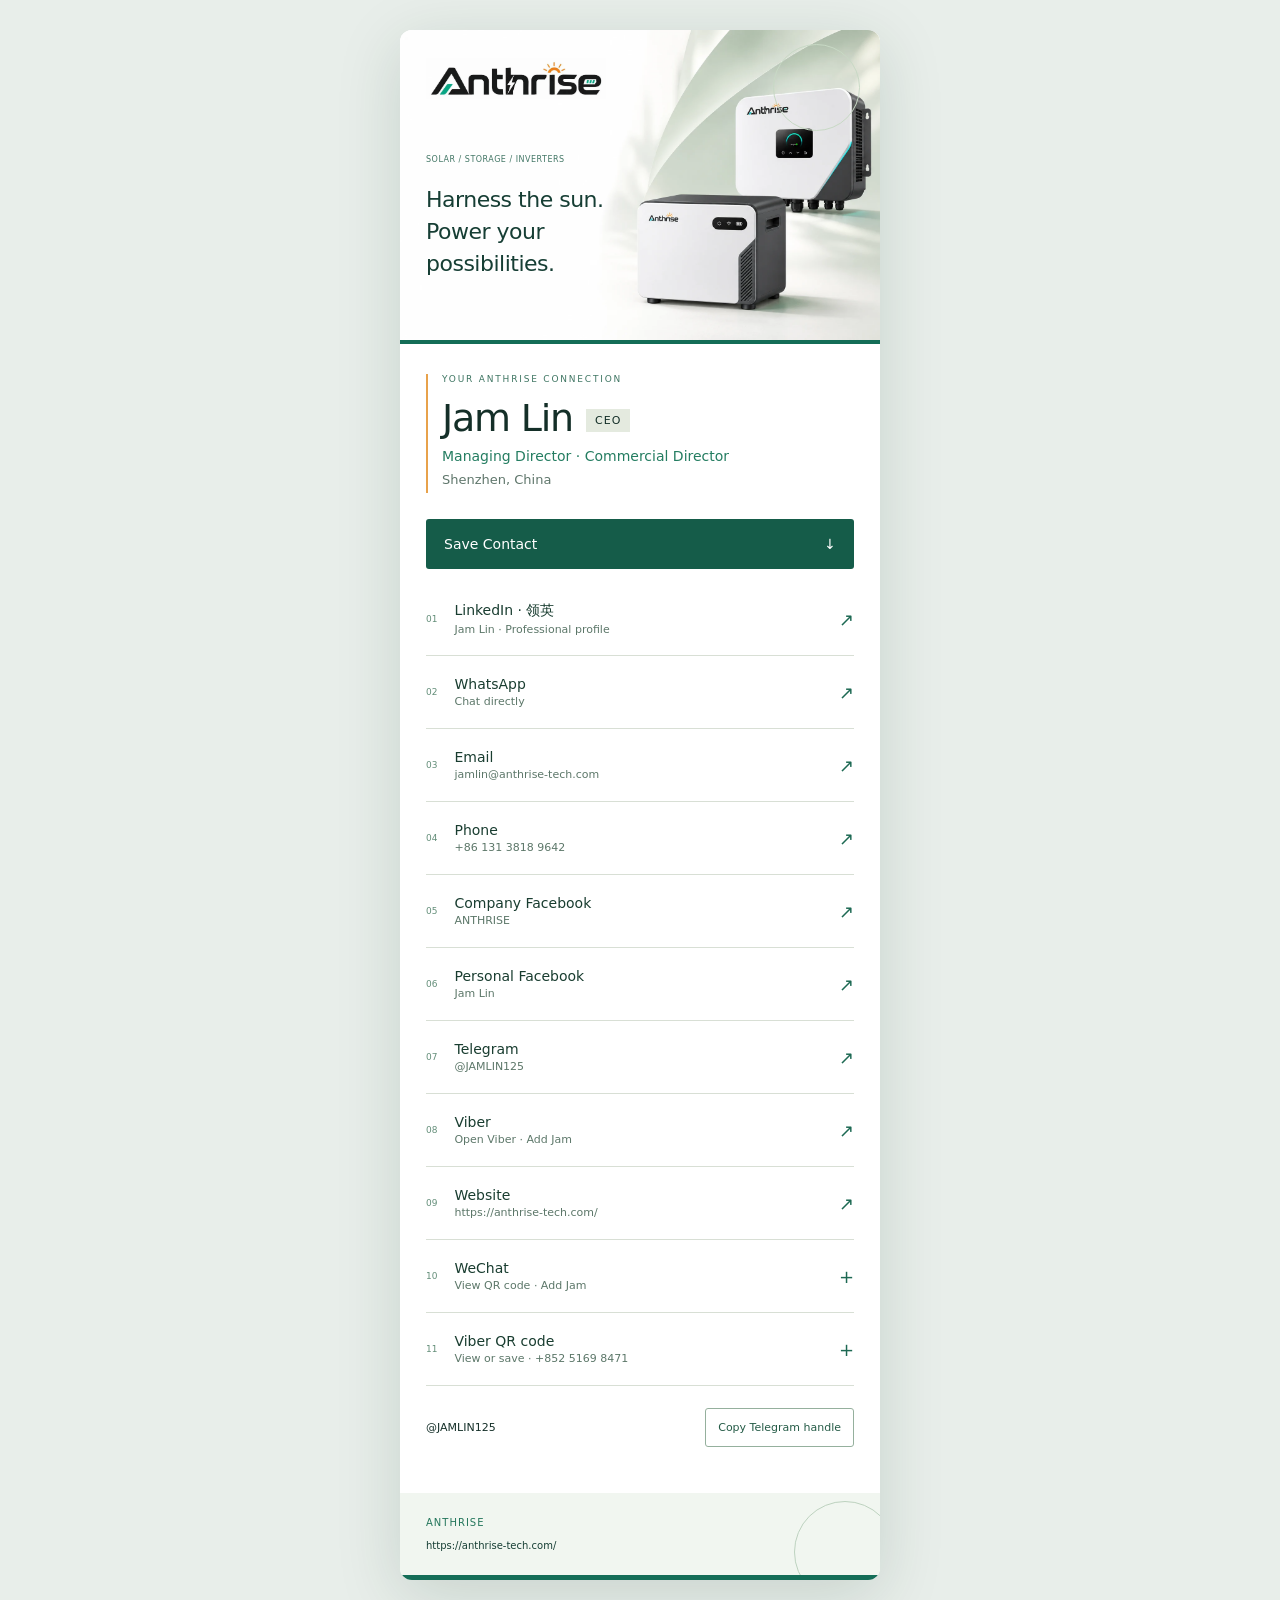
==== commit 5dba4bf8: "Include official anthrise-tech.com website in card and saved contact" ====
--- a/connect.html
+++ b/connect.html
@@ -1 +1 @@
-<!doctype html><html lang="en"><head><meta charset="utf-8"><meta name="viewport" content="width=device-width,initial-scale=1"><meta name="theme-color" content="#146d57"><meta name="description" content="Connect with Jam Lin, CEO of ANTHRISE in Shenzhen, China."><title>Jam Lin · CEO · ANTHRISE</title><link rel="stylesheet" href="style.css?v=2"></head><body><main><section class="hero"><div class="logo"><img src="logo.webp" alt="ANTHRISE"></div><div class="hero-copy"><span>SOLAR / STORAGE / INVERTERS</span><h1>Harness the sun.<br>Power your possibilities.</h1></div><small class="concept">Product composition</small></section><section class="profile"><div class="heading"><div><div class="eyebrow">YOUR ANTHRISE CONNECTION</div><h2>Jam Lin<span>CEO</span></h2><p style="color:#247d61;margin:8px 0;font-size:14px">Managing Director · Commercial Director</p><p>Shenzhen, China</p></div><span class="sun" aria-hidden="true">✳</span></div><a class="save" href="jam-lin.vcf" download>Save Contact <span>↓</span></a><nav aria-label="Connect with Jam"><a href="https://www.linkedin.com/in/%E5%86%A0%E6%97%AD-%E6%9E%97-8a9b32443/"><span class="number">01</span><span class="linktext"><b>LinkedIn · 领英</b><small>Jam Lin · Professional profile</small></span><span class="arrow" aria-hidden="true">↗</span></a><a href="https://wa.me/8613138189642"><span class="number">02</span><span class="linktext"><b>WhatsApp</b><small>Chat directly</small></span><span class="arrow" aria-hidden="true">↗</span></a><a href="mailto:jamlin@anthrise-tech.com"><span class="number">03</span><span class="linktext"><b>Email</b><small>jamlin@anthrise-tech.com</small></span><span class="arrow" aria-hidden="true">↗</span></a><a href="tel:+8613138189642"><span class="number">04</span><span class="linktext"><b>Phone</b><small>+86 131 3818 9642</small></span><span class="arrow" aria-hidden="true">↗</span></a><a href="https://www.facebook.com/share/19xgM2wjvQ/?mibextid=wwXIf"><span class="number">05</span><span class="linktext"><b>Company Facebook</b><small>ANTHRISE</small></span><span class="arrow" aria-hidden="true">↗</span></a><a href="https://www.facebook.com/share/1EpAdko1EA/?mibextid=wwXIfr"><span class="number">06</span><span class="linktext"><b>Personal Facebook</b><small>Jam Lin</small></span><span class="arrow" aria-hidden="true">↗</span></a><a href="https://t.me/JAMLIN125"><span class="number">07</span><span class="linktext"><b>Telegram</b><small>@JAMLIN125</small></span><span class="arrow" aria-hidden="true">↗</span></a><a href="viber://add?number=85251698471"><span class="number">08</span><span class="linktext"><b>Viber</b><small>Open Viber · Add Jam</small></span><span class="arrow" aria-hidden="true">↗</span></a></nav><details class="wechat"><summary><span class="number">10</span><span class="linktext"><b>WeChat</b><small>View QR code · Add Jam</small></span><span class="arrow" aria-hidden="true">+</span></summary><div class="wechat-panel"><img src="wechat-qr.png" alt="Jam Lin WeChat friend QR code" width="280" height="280"><p>Save this QR code, then open WeChat → Scan → Photos to add me. You can also try long-pressing the code inside WeChat.</p><a href="wechat-qr.png" download="Jam-Lin-WeChat.png">Save WeChat QR code ↓</a></div></details><details class="wechat"><summary><span class="number">11</span><span class="linktext"><b>Viber QR code</b><small>View or save · +852 5169 8471</small></span><span class="arrow" aria-hidden="true">+</span></summary><div class="wechat-panel"><img src="[data-uri]" alt="Jam Viber account QR code" width="280" height="280"><p>If Viber does not open, save this code and scan it in Viber, or add +852 5169 8471 in the app.</p><a href="[data-uri]" download="Jam-Viber.png">Save Viber QR code ↓</a></div></details><div class="copy-row"><span>@JAMLIN125</span><button id="copy" type="button">Copy Telegram handle</button></div><p id="status" role="status" aria-live="polite"></p></section><footer><span>ANTHRISE</span></footer></main><script src="script.js"></script></body></html>+<!doctype html><html lang="en"><head><meta charset="utf-8"><meta name="viewport" content="width=device-width,initial-scale=1"><meta name="theme-color" content="#146d57"><meta name="description" content="Connect with Jam Lin, CEO of ANTHRISE in Shenzhen, China."><title>Jam Lin · CEO · ANTHRISE</title><link rel="stylesheet" href="style.css?v=2"></head><body><main><section class="hero"><div class="logo"><img src="logo.webp" alt="ANTHRISE"></div><div class="hero-copy"><span>SOLAR / STORAGE / INVERTERS</span><h1>Harness the sun.<br>Power your possibilities.</h1></div><small class="concept">Product composition</small></section><section class="profile"><div class="heading"><div><div class="eyebrow">YOUR ANTHRISE CONNECTION</div><h2>Jam Lin<span>CEO</span></h2><p style="color:#247d61;margin:8px 0;font-size:14px">Managing Director · Commercial Director</p><p>Shenzhen, China</p></div><span class="sun" aria-hidden="true">✳</span></div><a class="save" href="jam-lin.vcf" download>Save Contact <span>↓</span></a><nav aria-label="Connect with Jam"><a href="https://www.linkedin.com/in/%E5%86%A0%E6%97%AD-%E6%9E%97-8a9b32443/"><span class="number">01</span><span class="linktext"><b>LinkedIn · 领英</b><small>Jam Lin · Professional profile</small></span><span class="arrow" aria-hidden="true">↗</span></a><a href="https://wa.me/8613138189642"><span class="number">02</span><span class="linktext"><b>WhatsApp</b><small>Chat directly</small></span><span class="arrow" aria-hidden="true">↗</span></a><a href="mailto:jamlin@anthrise-tech.com"><span class="number">03</span><span class="linktext"><b>Email</b><small>jamlin@anthrise-tech.com</small></span><span class="arrow" aria-hidden="true">↗</span></a><a href="tel:+8613138189642"><span class="number">04</span><span class="linktext"><b>Phone</b><small>+86 131 3818 9642</small></span><span class="arrow" aria-hidden="true">↗</span></a><a href="https://www.facebook.com/share/19xgM2wjvQ/?mibextid=wwXIf"><span class="number">05</span><span class="linktext"><b>Company Facebook</b><small>ANTHRISE</small></span><span class="arrow" aria-hidden="true">↗</span></a><a href="https://www.facebook.com/share/1EpAdko1EA/?mibextid=wwXIfr"><span class="number">06</span><span class="linktext"><b>Personal Facebook</b><small>Jam Lin</small></span><span class="arrow" aria-hidden="true">↗</span></a><a href="https://t.me/JAMLIN125"><span class="number">07</span><span class="linktext"><b>Telegram</b><small>@JAMLIN125</small></span><span class="arrow" aria-hidden="true">↗</span></a><a href="viber://add?number=85251698471"><span class="number">08</span><span class="linktext"><b>Viber</b><small>Open Viber · Add Jam</small></span><span class="arrow" aria-hidden="true">↗</span></a><a href="https://anthrise-tech.com/"><span class="number">09</span><span class="linktext"><b>Website</b><small>https://anthrise-tech.com/</small></span><span class="arrow" aria-hidden="true">↗</span></a></nav><details class="wechat"><summary><span class="number">10</span><span class="linktext"><b>WeChat</b><small>View QR code · Add Jam</small></span><span class="arrow" aria-hidden="true">+</span></summary><div class="wechat-panel"><img src="wechat-qr.png" alt="Jam Lin WeChat friend QR code" width="280" height="280"><p>Save this QR code, then open WeChat → Scan → Photos to add me. You can also try long-pressing the code inside WeChat.</p><a href="wechat-qr.png" download="Jam-Lin-WeChat.png">Save WeChat QR code ↓</a></div></details><details class="wechat"><summary><span class="number">11</span><span class="linktext"><b>Viber QR code</b><small>View or save · +852 5169 8471</small></span><span class="arrow" aria-hidden="true">+</span></summary><div class="wechat-panel"><img src="[data-uri]" alt="Jam Viber account QR code" width="280" height="280"><p>If Viber does not open, save this code and scan it in Viber, or add +852 5169 8471 in the app.</p><a href="[data-uri]" download="Jam-Viber.png">Save Viber QR code ↓</a></div></details><div class="copy-row"><span>@JAMLIN125</span><button id="copy" type="button">Copy Telegram handle</button></div><p id="status" role="status" aria-live="polite"></p></section><footer><span>ANTHRISE</span><a href="https://anthrise-tech.com/">https://anthrise-tech.com/</a></footer></main><script src="script.js"></script></body></html>
